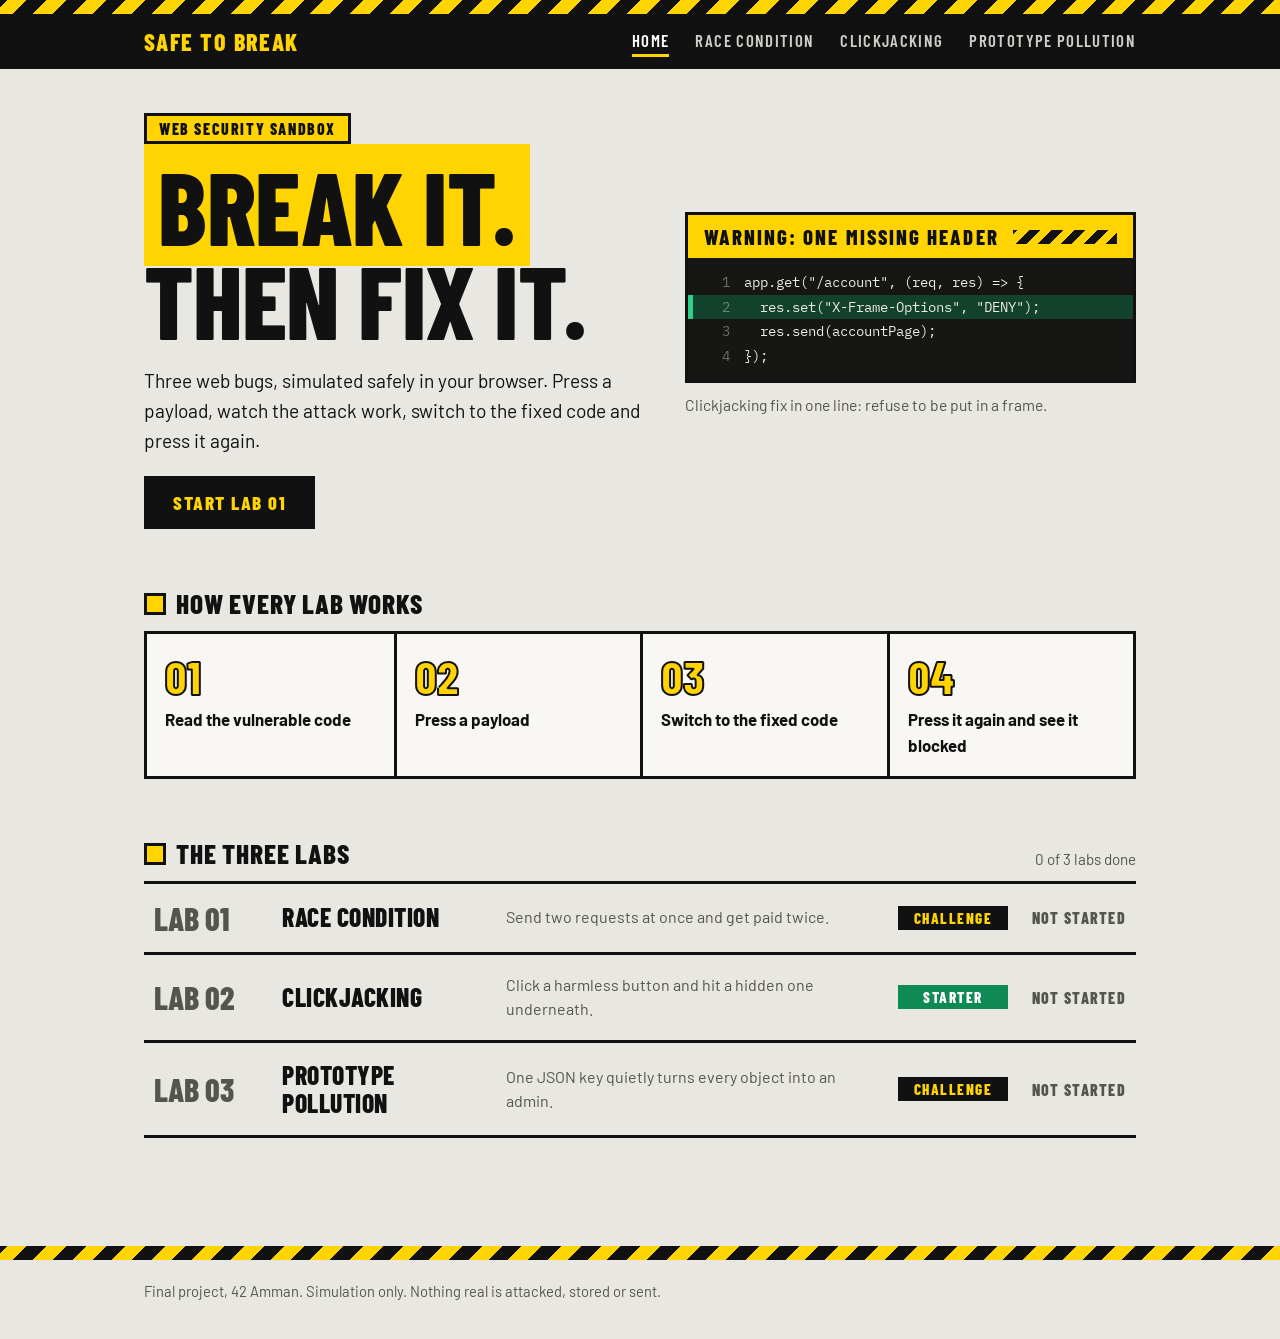
==== index.html @ c7768e67 "first version" ====
<!DOCTYPE html>
<html lang="en">
<head>
<meta charset="utf-8">
<meta name="viewport" content="width=device-width, initial-scale=1">
<title>Safe to break: web security labs</title>
<link rel="preconnect" href="https://fonts.googleapis.com">
<link href="https://fonts.googleapis.com/css2?family=Barlow:wght@400;600;700&family=Barlow+Condensed:wght@600;700;800&family=IBM+Plex+Mono:wght@400;600&display=swap" rel="stylesheet">
    <link rel="stylesheet" href="style.css">
    <script src="scripts.js" defer></script>
</head>
<body data-mode="vuln">
<div class="stripe"></div>
<header class="top"><div><a class="brand" href="homepage.html">Safe to break</a><a class="l" href="homepage.html" aria-current="page">Home</a><a class="l" href="race.html">Race condition</a><a class="l" href="click.html">Clickjacking</a><a class="l" href="proto.html">Prototype pollution</a></div></header>
<main class="page">
  <section class="hero">
    <div>
      <span class="plate">Web security sandbox</span>
      <h1><mark>Break it.</mark> Then fix it.</h1>
      <p class="lead">Three web bugs, simulated safely in your browser. Press a payload, watch the attack work, switch to the fixed code and press it again.</p>
      <a class="btn" href="race.html">Start Lab 01</a>
    </div>
    <div>
      <div class="code">
        <div class="banner warn">Warning: one missing header</div>
<pre><div data-n="1">app.get("/account", (req, res) => {</div><div class="add" data-n="2">  res.set("X-Frame-Options", "DENY");</div><div data-n="3">  res.send(accountPage);</div><div data-n="4">});</div></pre>
      </div>
      <p class="cap">Clickjacking fix in one line: refuse to be put in a frame.</p>
    </div>
  </section>

  <h2>How every lab works</h2>
  <ol class="steps">
    <li>Read the vulnerable code</li>
    <li>Press a payload</li>
    <li>Switch to the fixed code</li>
    <li>Press it again and see it blocked</li>
  </ol>

  <div class="prog"><h2>The three labs</h2><span class="meta" id="prog"></span></div>
  <div class="list">
    <a class="row" href="race.html" data-id="race"><span class="no">Lab 01</span><b>Race condition</b><span>Send two requests at once and get paid twice.</span><em class="lvl ch">Challenge</em><i class="st"></i></a>
    <a class="row" href="click.html" data-id="click"><span class="no">Lab 02</span><b>Clickjacking</b><span>Click a harmless button and hit a hidden one underneath.</span><em class="lvl">Starter</em><i class="st"></i></a>
    <a class="row" href="proto.html" data-id="proto"><span class="no">Lab 03</span><b>Prototype pollution</b><span>One JSON key quietly turns every object into an admin.</span><em class="lvl ch">Challenge</em><i class="st"></i></a>
  </div>
</main>
<div class="stripe"></div><p class="foot" style="margin-top:20px">Final project, 42 Amman. Simulation only. Nothing real is attacked, stored or sent.</p>
</body>
</html>
---- style.css ----
:root{
    --bg:#e8e7e2;
    --paper:#f8f7f3;
    --ink:#111;
    --mute:#55554f;
    --yel:#ffd400;
    --bad:#e03d12;
    --good:#0f8a55;
    --accent:var(--ink);
    --cond:"Barlow Condensed","Arial Narrow",sans-serif;
    --mono:"IBM Plex Mono",ui-monospace,Consolas,monospace
}

*{
    box-sizing:border-box
}
body{
    margin:0;
    background:var(--bg);
    color:var(--ink);
    font:17px/1.55 Barlow,system-ui,sans-serif
}

a{
    color:inherit
}
/*------------------------------NAVIGATION BAR------------------------------*/
/*STRIPES IN THE TOP OF THE PAGES */
.stripe{
    height:14px;
    background:repeating-linear-gradient(-45deg,var(--yel) 0 14px,#111 14px 28px)
}

/*NAVIGATION BAR CONTAINER*/
.top{
    background:#111;
    color:#fff
}

/*STYLE FOR DIV*/
.top div{
    max-width:1040px;
    margin:auto;
    padding:12px 24px;display:flex;
    gap:26px;
    align-items:center;
    flex-wrap:wrap
}

/*LOGO STYLE*/
.brand{
    font:800 1.5rem var(--cond);
    text-transform:uppercase;
    letter-spacing:.06em;
     color:var(--yel);
    text-decoration:none;
    margin-right:auto
}

/*STYLE FOR A*/
.top a.l{
    font:600 1.05rem var(--cond);
    text-transform:uppercase;
    letter-spacing:.08em;
    text-decoration:none;/*to remove the blue and underline for lins */
    color:#cfcfc8;
    padding:4px 0;
    border-bottom:3px solid transparent
}

/*HIGHLIGHT AND YELLOW LINE UNDER NAVIGATION BAR*/
.top a.l:hover,.top a.l[aria-current=page]{
    color:#fff;
    border-color:var(--yel)
}
/*------------------------------NAVIGATION BAR------------------------------*/

.page{
    max-width:1040px;
    margin:auto;
    padding:44px 24px 64px
}

/*------------------------------HEADER------------------------------*/
h1{
    font:800 clamp(3rem,9vw,6.4rem)/.92 var(--cond);
    text-transform:uppercase;
    letter-spacing:-.005em;
    margin:0 0 20px
}

/**/
mark{
    background:var(--yel);
    color:#111;
    padding:0 .14em;
    -webkit-box-decoration-break:clone;
    box-decoration-break:clone
}

h2{
    font:800 1.7rem/1.1 var(--cond);
    text-transform:uppercase;
    letter-spacing:.03em;
    margin:0 0 12px;display:flex;
    align-items:center;gap:10px
}

h2::before{
    content:"";
    width:16px;
    height:16px;
    background:var(--yel);
    border:3px solid #111;
    flex:none
}

p{
    margin:0 0 12px;
    max-width:66ch
}

/**/
.lead{
    font-size:1.2rem
}

.meta{
    color:var(--mute);
    font-size:.95rem
}

.plate{
    display:inline-block;
    background:var(--yel);
    border:3px solid #111;
    font:800 1rem var(--cond);
    text-transform:uppercase;
    letter-spacing:.1em;
    padding:3px 12px;
    margin:0 8px 14px 0
}

.plate.dark{
    background:#111;
    color:var(--yel)
}

.hero{
    display:grid;
    grid-template-columns:1.1fr 1fr;
    gap:44px;align-items:center;
    margin-bottom:60px
}

.btn{
    display:inline-block;
    background:#111;
    color:var(--yel);
    text-decoration:none;
    font:800 1.2rem var(--cond);
    text-transform:uppercase;
    letter-spacing:.08em;
    padding:12px 26px;
    border:3px solid #111;
    margin-top:8px
}

.btn:hover{
    background:var(--yel);
    color:#111
}
/*------------------------------HEADER------------------------------*/

.code{
    background:#161614;
    color:#ecebe4;
    border:3px solid #111
}

.banner{
    display:flex;
    align-items:center;
    gap:14px;padding:9px 16px;
    background:var(--accent);
    color:#fff;font:800 1.3rem var(--cond);
    text-transform:uppercase;
    letter-spacing:.1em
}

.banner::after{
    content:"";
    flex:1;
    height:14px;
    background:repeating-linear-gradient(-45deg,rgba(255,255,255,.6) 0 8px,transparent 8px 16px)
}

.banner.warn{
    background:var(--yel);
    color:#111
}

.banner.warn::after{
    background:repeating-linear-gradient(-45deg,#111 0 8px,transparent 8px 16px)
}

pre{
    margin:0;
    padding:12px 0;
    overflow-x:auto;
    font:14px/1.75 var(--mono)
}

pre div{
    padding:0 16px 0 0;
    white-space:pre
}

pre div::before{
    content:attr(data-n);
    display:inline-block;
    width:3em;text-align:right;
    margin-right:14px;
    opacity:.4
}

pre div.hl{
    background:rgba(224,61,18,.4);
    box-shadow:inset 5px 0 0 #ff6a42
}

body[data-mode=fixed] pre div.hl{
    background:rgba(15,138,85,.42);
    box-shadow:inset 5px 0 0 #2fd18a
}

pre div.add{
    background:rgba(15,138,85,.38);
    box-shadow:inset 5px 0 0 #2fd18a
}

pre div.del{
    background:rgba(224,61,18,.4);
    box-shadow:inset 5px 0 0 #ff6a42;
    text-decoration:line-through;
    text-decoration-color:rgba(255,255,255,.4)
}

pre div.hl i{
    font:700 .8rem var(--cond);
    text-transform:uppercase;
    letter-spacing:.08em;
    font-style:normal;
    margin-left:18px;
    padding:1px 8px;
    background:var(--yel);
    color:#111
}

.cap{
    color:var(--mute);
    margin-top:10px;
    font-size:.98rem
}

.steps{
    display:grid;
    grid-template-columns:repeat(4,1fr);
    gap:0;border:3px solid #111;
    background:var(--paper);
    margin:0 0 60px;padding:0;
    list-style:none;
    counter-reset:s
}

.steps li{
    padding:18px;
    border-left:3px solid #111;
    counter-increment:s;
    font-weight:700;
    font-size:1.05rem
}

.steps li:first-child{
    border-left:0
}

.steps li::before{
    content:"0" counter(s);
    display:block;
    font:800 3rem/1 var(--cond);
    color:var(--yel);
    -webkit-text-stroke:2px #111;
    margin-bottom:6px
}

.list{
    border-top:3px solid #111;
    margin-bottom:44px
}

.row{display:grid;
    grid-template-columns:110px 1.1fr 2fr 110px 100px;
    gap:18px;
    align-items:center;
    padding:18px 10px;
    border-bottom:3px solid #111;
    text-decoration:none
}

.row:hover{
    background:var(--yel)
}

.row .no{
    font:800 2rem/1 var(--cond);
    text-transform:uppercase
}

.row b{
    font:800 1.6rem/1.1 var(--cond);
    text-transform:uppercase;
    letter-spacing:.02em
}

.row span{
    color:var(--mute);
    font-size:1rem
}

.row:hover span{
    color:#111
}

.row em{
    font:800 .95rem var(--cond);
    font-style:normal;
    text-transform:uppercase;
    letter-spacing:.1em;
    text-align:center;
    padding:3px 8px;
    background:var(--good);
    color:#fff
}

.row em.ch{
    background:#111;
    color:var(--yel)
}
.row .st{
    font:800 1rem var(--cond);
    font-style:normal;
    text-transform:uppercase;
    letter-spacing:.08em;
    text-align:right;
    color:var(--mute)
}

.row .st.done{
    color:var(--good)
}

.row .st.half{
    color:var(--bad)
}

.row:hover .st{
    color:#111
}

.prog{
    display:flex;
    justify-content:space-between;
    align-items:baseline;
    gap:12px
}

.labhead{
    margin-bottom:10px
}

.block{
    padding:28px 0;
    border-top:3px solid #111
}

.block.first{
    border-top:0;
    padding-top:8px
}

.seg{
    display:inline-flex;
    border:3px solid #111;
    margin-bottom:16px;
    background:var(--paper)
}

.seg button{
    border:0;
    background:transparent;
    color:#111;
    padding:8px 22px;
    font:800 1.2rem var(--cond);
    text-transform:uppercase;
    letter-spacing:.08em;
    cursor:pointer;
    text-align:left;
    line-height:1.1
}

.seg button small{
    display:block;
    font:600 .75rem var(--mono);
    letter-spacing:0;
    text-transform:none;
    opacity:.8
}

.seg button+button{
    border-left:3px solid #111
}

.seg button[aria-pressed=true].v{
    background:var(--bad);
    color:#fff
}

.seg button[aria-pressed=true].f{
    background:var(--good);
    color:#fff
}

.btns{
    display:flex;
    gap:10px;
    flex-wrap:wrap;
    margin:10px 0 18px
}

.btns button{
    border:3px solid #111;
    background:var(--paper);
    color:#111;
    padding:8px 14px;
    font:600 13.5px var(--mono);
    cursor:pointer
}

.btns button:hover{
    background:var(--yel)
}

.btns button:active{
    transform:translateY(2px)
}

.out{
    border:3px solid #111;
    background:var(--paper);
    padding:12px 18px 14px;
    min-height:84px;
    color:var(--mute);
    font-family:var(--mono);
    font-size:.95rem
}

.out::before{
    content:"Readout";
    display:block;
    font:800 .85rem var(--cond);
    letter-spacing:.14em;
    text-transform:uppercase;
    color:#111;
    margin-bottom:4px
}

.out.bad{
    background:var(--bad);
    color:#fff;
    border-color:#111
}

.out.bad::before{
    color:var(--yel)
}

.out.good{
    background:var(--good);
    color:#fff
}

.out.good::before{
    color:#d9ffe9
}

.out b{
    display:block;
    font:800 1.3rem var(--cond);
    letter-spacing:.04em;
    text-transform:uppercase
}

.pager{
    display:flex;
    justify-content:space-between;
    gap:16px;
    border-top:3px solid #111;
    padding-top:18px;
    font:800 1.2rem var(--cond);
    text-transform:uppercase;
    letter-spacing:.06em
}

.foot{
    max-width:1040px;
    margin:auto;
    padding:0 24px 36px;
    color:var(--mute);
    font-size:.92rem
}

a:focus-visible,button:focus-visible{
    outline:4px solid #2a5bd7;
    outline-offset:3px
}

@media(max-width:800px){
    .hero{grid-template-columns:1fr}
    .steps{grid-template-columns:1fr 1fr}
    .steps li:nth-child(3){border-left:0}
    .steps li:nth-child(n+3){border-top:3px solid #111}
    .row{grid-template-columns:1fr;gap:6px}
    .row .st{text-align:left}}
@media(prefers-reduced-motion:reduce){*{transition:none!important}}

/*---------------------------------------------------RACE CONDITION --------------------------------------------------*/

/*LAYOUT: BUTTONS AND READOUT ON THE LEFT, FAKE SHOP WINDOW ON THE RIGHT*/
.try{
    display:grid;
    grid-template-columns:1fr 1.15fr;
    gap:24px;
    align-items:start
}


/*FAKE BROWSER WINDOW*/
.win{
    border:3px solid #111;
    background:var(--paper);
    min-width:0
}

.win .tb{
    display:flex;
    align-items:center;
    gap:7px;
    background:#111;
    color:#cfcfc8;
    padding:7px 12px;
    font:12px var(--mono)
}

.win .tb i{
    width:10px;
    height:10px;
    border-radius:50%;
    background:#777;
    flex:none
}

.win .tb span{
    flex:1;
    background:#2a2a26;
    padding:2px 10px;
    margin-left:8px;
    overflow:hidden;
    text-overflow:ellipsis;
    white-space:nowrap
}

.win .body{
    padding:16px;
    min-height:330px
}


/*NUMBERS (BALANCE / TOTAL) AND WINDOW BUTTONS*/
.stats{
    display:flex;
    gap:22px;
    flex-wrap:wrap;
    margin:8px 0 12px
}

.stat small{
    display:block;
    font:700 .75rem var(--cond);
    text-transform:uppercase;
    letter-spacing:.12em;
    color:var(--mute)
}

.stat b{
    font:800 2.2rem/1.05 var(--cond);
    display:block
}

.stat.alert b{
    color:var(--bad)
}

.wbtn{
    border:3px solid #111;
    background:var(--yel);
    color:#111;
    font:800 1.1rem var(--cond);
    text-transform:uppercase;
    letter-spacing:.06em;
    padding:8px 18px;
    cursor:pointer
}

.wbtn:active{
    transform:translateY(2px)
}

.wbtn.danger{
    background:var(--bad);
    color:#fff
}


/*REQUEST LOG UNDER THE CART*/
.log{
    font:12.5px/1.5 var(--mono);
    margin:12px 0 0;
    padding:0;
    list-style:none;
    max-height:150px;
    overflow:auto
}

.log li{
    padding:3px 0;
    border-top:1px dashed var(--mute)
}


/*SHOP: PROMO BANNER, CART ITEMS, COUPON BOX, DISCOUNT LINES*/
.promo{
    background:var(--yel);
    color:#111;
    font-weight:700;
    padding:6px 10px;
    margin-bottom:10px;
    text-align:center
}

.cart{
    list-style:none;
    margin:0 0 10px;
    padding:0
}

.cart li{
    display:flex;
    justify-content:space-between;
    padding:6px 0;
    border-bottom:1px solid var(--mute)
}

.coup{
    display:flex;
    gap:8px;
    margin:10px 0
}

.coup input{
    flex:1;
    min-width:0;
    font:14px var(--mono);
    padding:8px;
    border:3px solid #111;
    background:var(--paper);
    color:var(--ink)
}

.disc div{
    color:var(--good);
    font-weight:700
}

.disc.alert div{
    color:var(--bad)
}


/*ON SMALL SCREENS: PUT THE WINDOW UNDER THE BUTTONS*/
@media(max-width:800px){
    .try{grid-template-columns:1fr}
}

/*ALLOWS THE CODE LINES IN THE HTML TO BE WRITTEN ON SEPARATE LINES WITHOUT EXTRA BLANK LINES*/
pre{
    white-space:normal
}
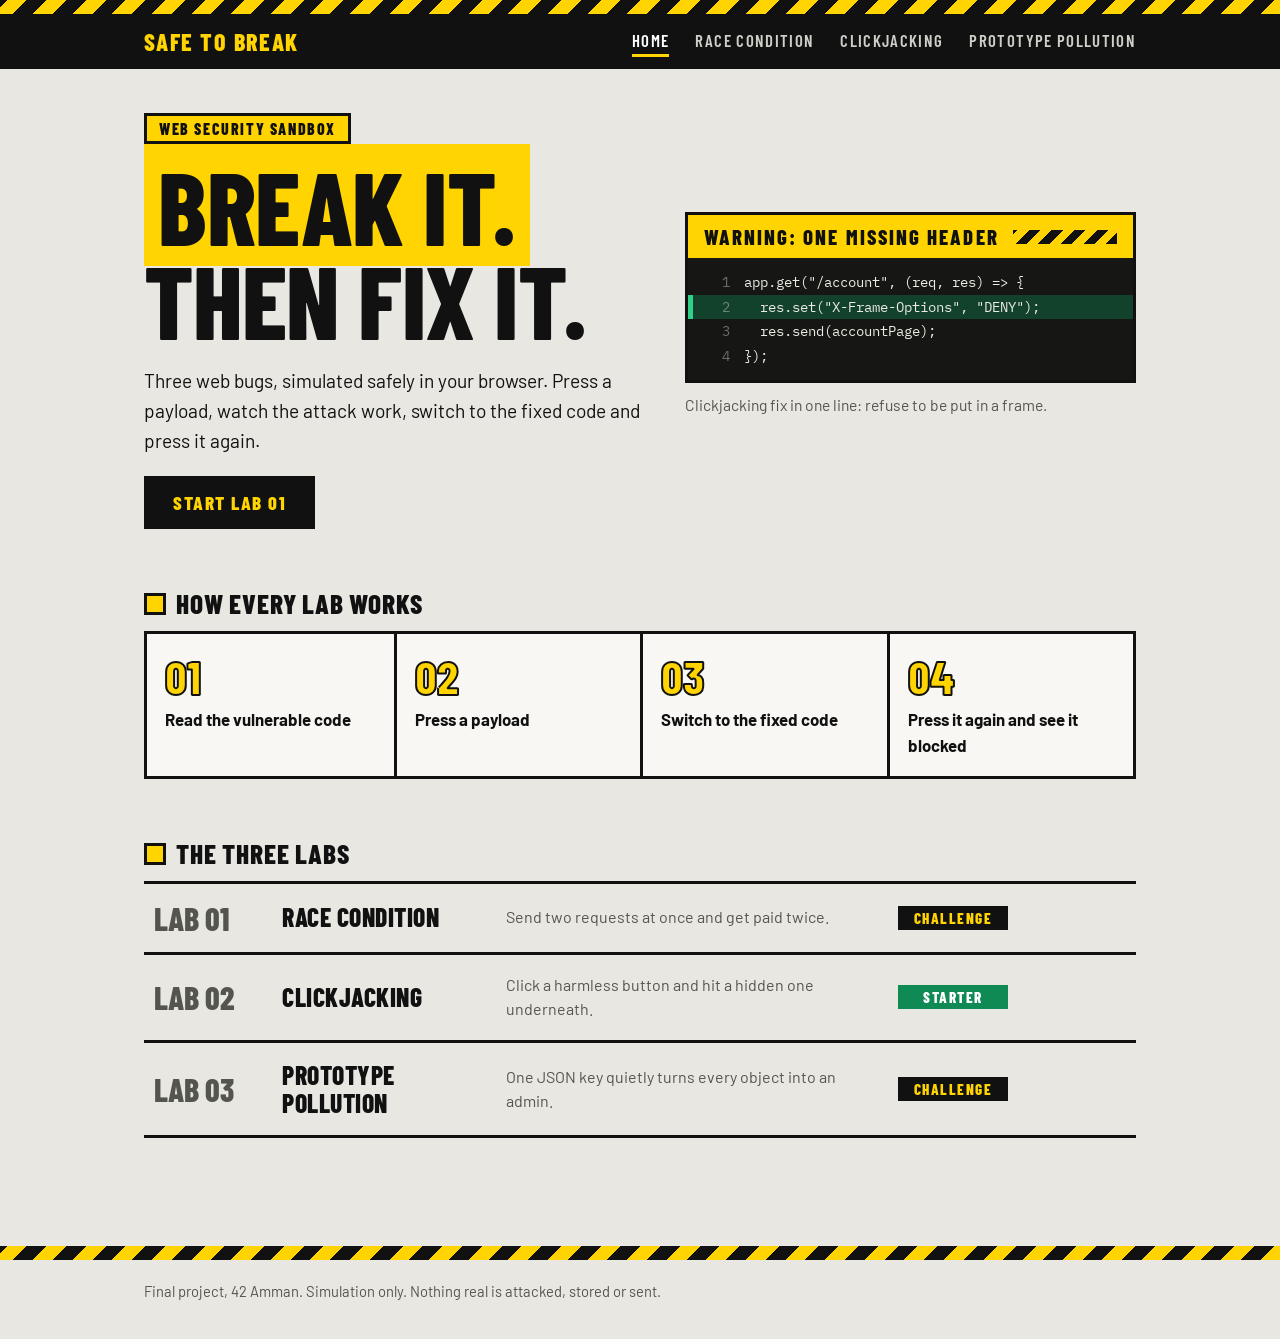
==== commit d5069d15: "add clickjacking page and payloads" ====
--- a/index.html
+++ b/index.html
@@ -39,9 +39,9 @@
 
   <div class="prog"><h2>The three labs</h2><span class="meta" id="prog"></span></div>
   <div class="list">
-    <a class="row" href="race.html" data-id="race"><span class="no">Lab 01</span><b>Race condition</b><span>Send two requests at once and get paid twice.</span><em class="lvl ch">Challenge</em><i class="st"></i></a>
-    <a class="row" href="click.html" data-id="click"><span class="no">Lab 02</span><b>Clickjacking</b><span>Click a harmless button and hit a hidden one underneath.</span><em class="lvl">Starter</em><i class="st"></i></a>
-    <a class="row" href="proto.html" data-id="proto"><span class="no">Lab 03</span><b>Prototype pollution</b><span>One JSON key quietly turns every object into an admin.</span><em class="lvl ch">Challenge</em><i class="st"></i></a>
+    <a class="row" href="race.html" data-id="race"><span class="no">Lab 01</span><b>Race condition</b><span>Send two requests at once and get paid twice.</span><em class="lvl ch">Challenge</em></a>
+    <a class="row" href="click.html" data-id="click"><span class="no">Lab 02</span><b>Clickjacking</b><span>Click a harmless button and hit a hidden one underneath.</span><em class="lvl">Starter</em></a>
+    <a class="row" href="proto.html" data-id="proto"><span class="no">Lab 03</span><b>Prototype pollution</b><span>One JSON key quietly turns every object into an admin.</span><em class="lvl ch">Challenge</em></a>
   </div>
 </main>
 <div class="stripe"></div><p class="foot" style="margin-top:20px">Final project, 42 Amman. Simulation only. Nothing real is attacked, stored or sent.</p>
--- a/style.css
+++ b/style.css
@@ -705,4 +705,113 @@
 /*ALLOWS THE CODE LINES IN THE HTML TO BE WRITTEN ON SEPARATE LINES WITHOUT EXTRA BLANK LINES*/
 pre{
     white-space:normal
+}
+/*------------------------------CLICKJACKING WINDOW (paste at the end of your CSS)------------------------------*/
+/* This lab also uses the window styles from the race page (.try, .win, .tb, .body, .wbtn, .wbtn.danger),
+   so those must already be in your CSS. Only the NEW parts are here. */
+
+/*ELEMENTS WITH THE "hidden" ATTRIBUTE MUST REALLY DISAPPEAR (even if a class gives them display:grid)*/
+[hidden]{
+    display:none !important
+}
+
+/*THE STAGE: the area where the attacker page and the hidden bank page are stacked*/
+.stage{
+    position:relative;
+    height:190px;
+    border:2px dashed var(--mute);
+    margin:8px 0 12px
+}
+
+/*EVERY LAYER COVERS THE WHOLE STAGE, WITH ITS BUTTON IN THE MIDDLE*/
+.stage .layer{
+    position:absolute;
+    inset:0;
+    display:grid;
+    place-items:center
+}
+
+/*BOTH BUTTONS HAVE THE SAME SIZE, SO THE HIDDEN ONE SITS EXACTLY ON THE PRIZE BUTTON*/
+.stage .wbtn{
+    width:190px;
+    height:48px;
+    padding:0
+}
+
+/*THE HIDDEN LAYER: invisible at first (opacity 0). The slider changes the opacity*/
+.over{
+    opacity:0;
+    background:#fff
+}
+
+/*SMALL LABEL AT THE TOP OF THE HIDDEN LAYER*/
+.over .cap2{
+    position:absolute;
+    top:8px;
+    left:10px;
+    font:11px var(--mono);
+    color:#111
+}
+
+/*THE "REFUSED TO CONNECT" TEXT IS CENTERED*/
+.over .mid{
+    top:50%;
+    left:0;
+    right:0;
+    transform:translateY(-50%);
+    text-align:center
+}
+
+/*FIXED VERSION: the layer is empty, so clicks go through it to the prize button underneath*/
+#over-fixed{
+    pointer-events:none
+}
+
+/*THE SLIDER AND ITS LABEL*/
+.rng{
+    display:block;
+    font:700 .9rem var(--cond);
+    text-transform:uppercase;
+    letter-spacing:.08em;
+    margin:6px 0 10px
+}
+
+.rng input[type=range]{
+    width:100%
+}
+
+/*THE BANK ACCOUNT STATUS TEXT UNDER THE STAGE*/
+.state{
+    font-weight:700
+}
+
+.state.deleted{
+    color:var(--bad)
+}
+
+/*------------------------------CLICKJACKING PAYLOADS (add under your clickjacking CSS)------------------------------*/
+
+/*PAYLOAD 2 (UI REDRESSING): the hidden button grows to cover the WHOLE stage*/
+.stage .over.full .wbtn{
+    width:100%;
+    height:100%
+}
+
+/*THE FAKE MOUSE CURSOR THAT CLICKS FOR THE VISITOR (invisible until a payload runs)*/
+.cursor{
+    position:absolute;
+    left:6%;
+    top:88%;
+    width:16px;
+    height:22px;
+    background:#111;
+    clip-path:polygon(0 0,0 100%,30% 78%,48% 100%,62% 92%,45% 70%,80% 70%);
+    opacity:0;
+    z-index:5;
+    pointer-events:none;
+    transition:left .8s ease,top .8s ease,opacity .2s
+}
+
+.cursor.show{
+    opacity:1
 }
